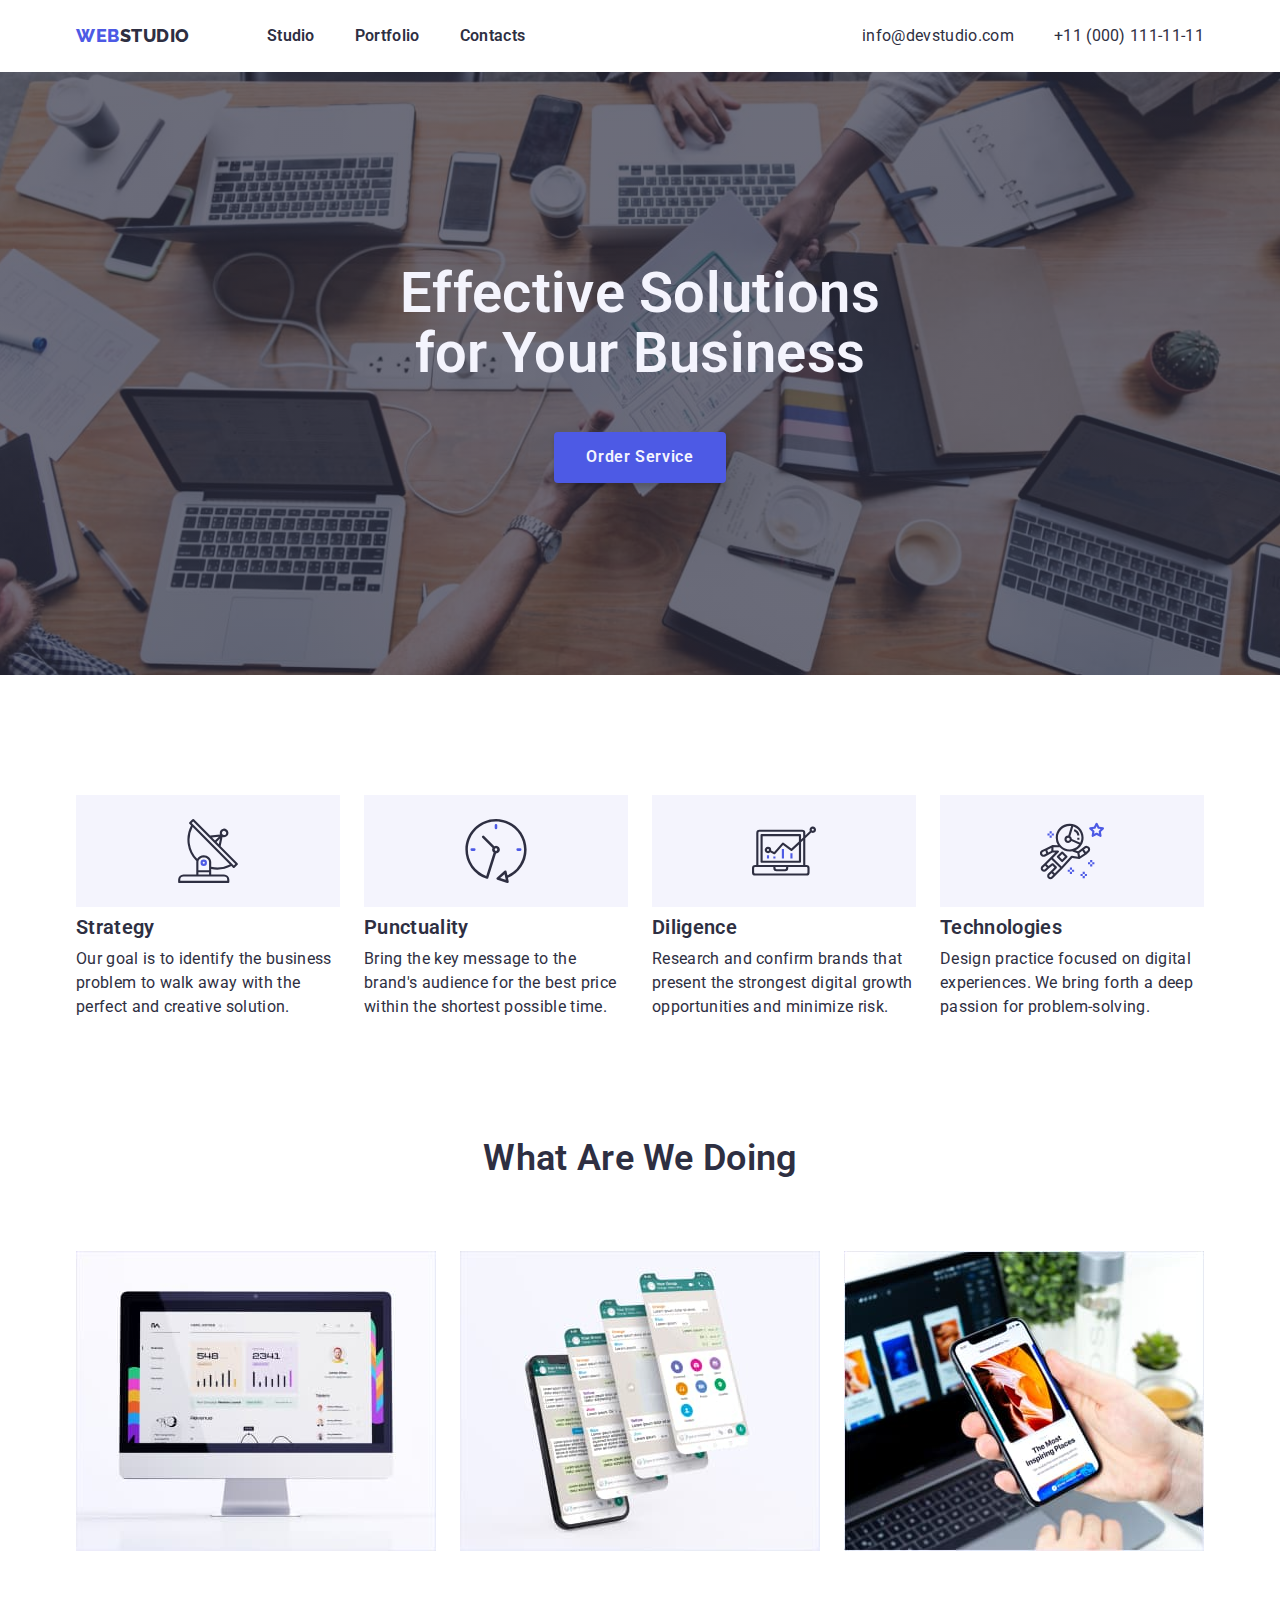
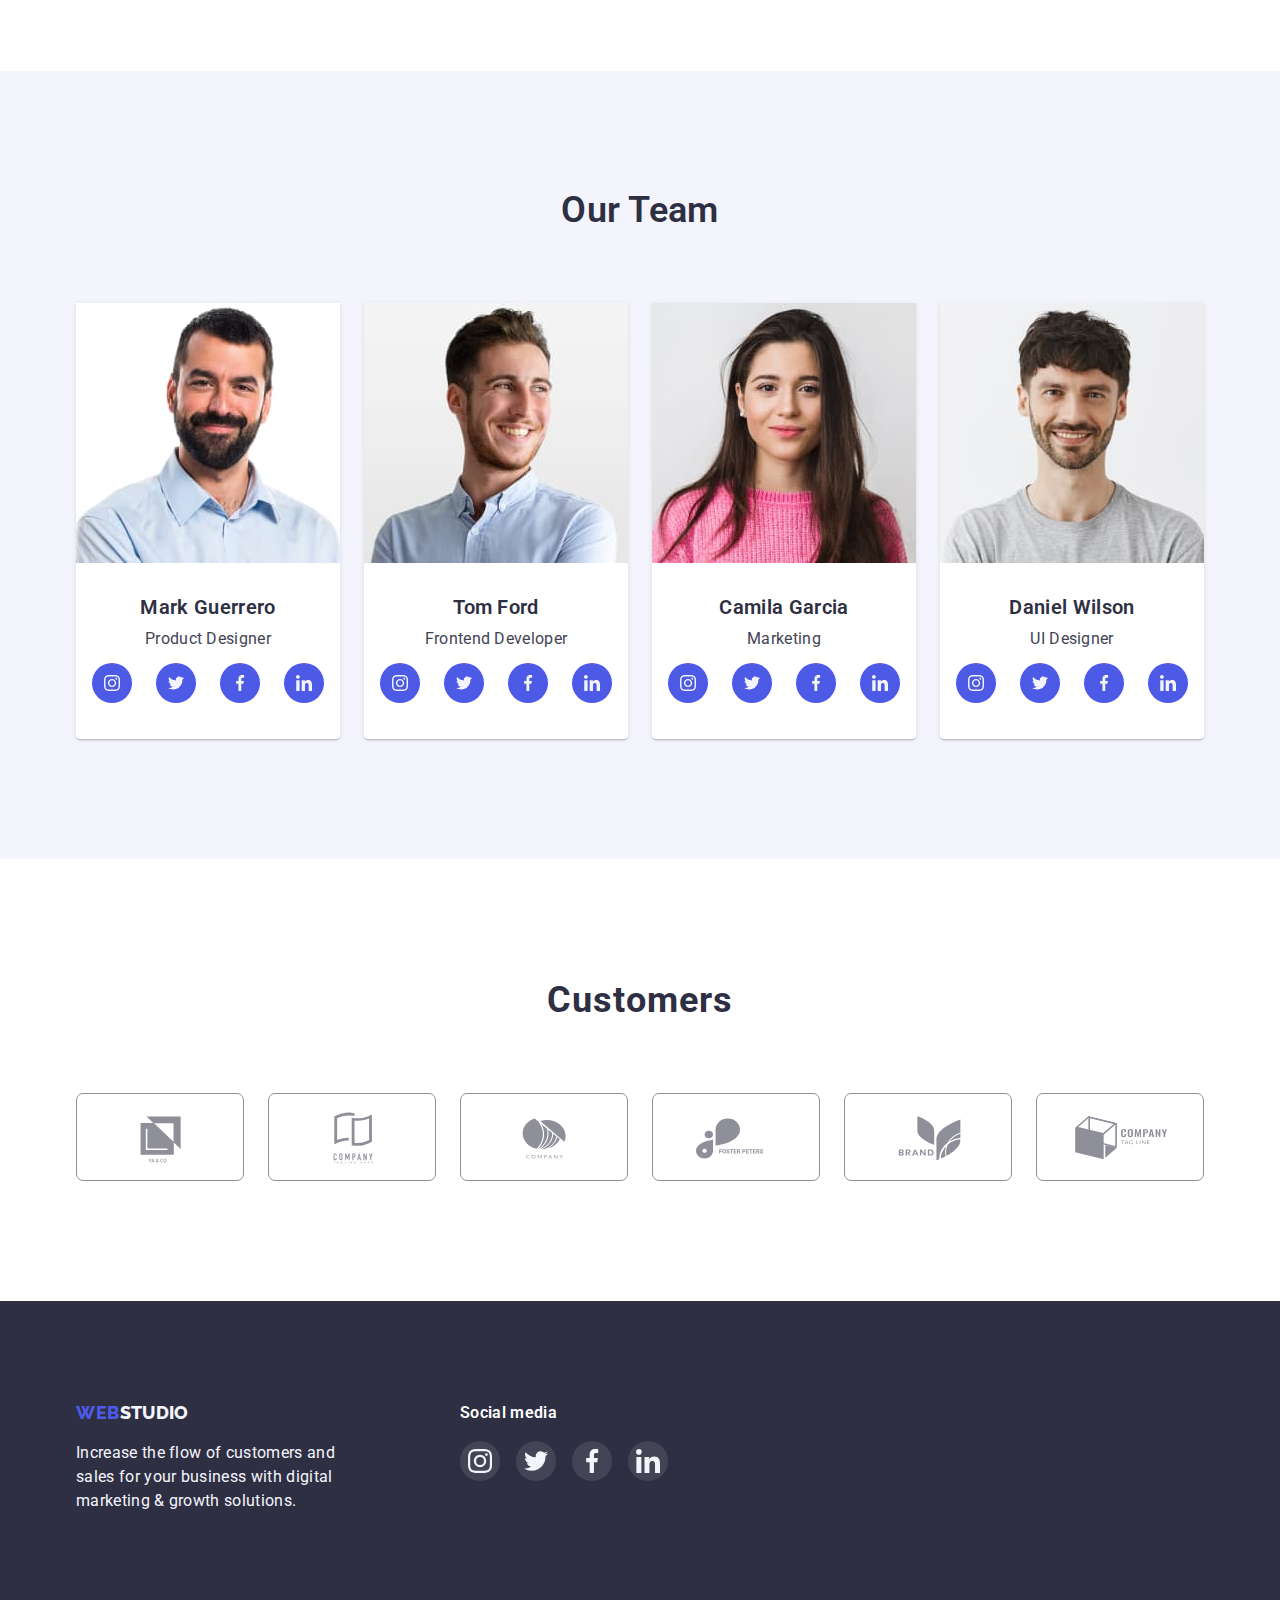
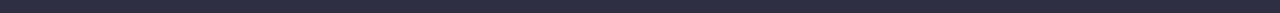
==== index.html @ f85dae03 "копіювання з 4 ДЗ" ====
<!DOCTYPE html>
<html lang="en">

<head>
    <meta charset="UTF-8">
    <meta http-equiv="X-UA-Compatible" content="IE=edge">
    <meta name="viewport" content="width=device-width, initial-scale=1.0">
    <link href="https://fonts.googleapis.com/css?family=Roboto:400,500,600,700,800" rel="stylesheet">
    <link href="https://fonts.googleapis.com/css?family=Raleway:400,800" rel="stylesheet">
    <link rel="stylesheet" href="https://cdnjs.cloudflare.com/ajax/libs/modern-normalize/1.1.0/modern-normalize.min.css"
        integrity="sha512-wpPYUAdjBVSE4KJnH1VR1HeZfpl1ub8YT/NKx4PuQ5NmX2tKuGu6U/JRp5y+Y8XG2tV+wKQpNHVUX03MfMFn9Q=="
        crossorigin="anonymous" referrerpolicy="no-referrer" />
    <link rel="stylesheet" href="./css/styles.css">


    <title>Webstudio</title>
</head>

<body>
    <header>
        <div class="container navigation">
            <nav class="navigation">
                <!-- logo -->
                <a class="logo" href="./index.html"><span class="web">Web</span><span class="studio">studio</span></a>
                <ul class="nav-list">
                    <li><a class="navigation-item" href="./index.html">Studio</a></li>
                    <li><a class="navigation-item" href="./portfolio.html">Portfolio</a></li>
                    <li><a class="navigation-item" href="#">Contacts</a></li>
                </ul>
            </nav>
            <ul class="contacts">
                <li><a class="contacts-item1" href="mailto:info@devstudio.com">info@devstudio.com</a></li>
                <li><a class="contacts-item2" href="tel:+110001111111">+11 (000) 111-11-11</a></li>
            </ul>

        </div>
    </header>

    <main>

        <!-- Main content -->
        <section class="main-info section">
            <div class="container">
                <h1 class="main-text"> Effective Solutions </h1>
                <p class="main-text">for Your Business</p>
                <button class="order-button" type="button">Order Service</button>
            </div>
        </section>
        <!-- Feature -->

        <section class="features section">
            <div class="container">
                <h2 class="feature-main">Our feature</h2>
                <ul class="feature-list">
                    <li class="feature">
                        <div class="feature-img">
                            <svg class="icon-feature">
                                <use href="./images/svg/icons.svg#icon-antenna"></use>
                            </svg>
                        </div>
                        <h3 class="feature-title">Strategy</h3>
                        <p class="feature-text">Our goal is to identify the business
                            problem to walk away with the perfect and creative solution.</p>
                    </li>
                    <li class="feature">
                        <div class="feature-img">
                            <svg class="icon-feature">
                                <use href="./images/svg/icons.svg#icon-clock"></use>
                            </svg>
                        </div>
                        <h3 class="feature-title">Punctuality</h3>
                        <p class="feature-text">Bring the key message to the brand's audience for the best price within
                            the
                            shortest possible
                            time.</p>
                    </li>
                    <li class="feature">
                        <div class="feature-img">
                            <svg class="icon-feature">
                                <use href="./images/svg/icons.svg#icon-diagram"></use>
                            </svg>
                        </div>
                        <h3 class="feature-title">Diligence</h3>
                        <p class="feature-text">Research and confirm brands that present the strongest digital growth
                            opportunities and minimize
                            risk.</p>
                    </li>
                    <li class="feature">
                        <div class="feature-img">
                            <svg class="icon-feature">
                                <use href="./images/svg/icons.svg#icon-astronaut"></use>
                            </svg>
                        </div>
                        <h3 class="feature-title">Technologies</h3>
                        <p class="feature-text">Design practice focused on digital experiences. We bring forth a deep
                            passion for
                            problem-solving.</p>
                    </li>
                </ul>
            </div>
        </section>

        <!-- What we do -->

        <section class="what-we-do section">
            <div class="container">
                <h2 class="what-we-do-title">What are we doing</h2>
                <ul class="what-we-do-cards">
                    <li class="what-we-do-card"><img class="what-we-do-img" width="360"
                            src="./images/main/application.jpg" alt="development"></li>
                    <li class="what-we-do-card"><img class="what-we-do-img" width="360" src="./images/main/mobapp.jpg"
                            alt="mobile-application"></li>
                    <li class="what-we-do-card"><img class="what-we-do-img" width="360" src="./images/main/design.jpg"
                            alt="web-design"></li>
                </ul>
            </div>
        </section>


        <!-- Our team -->

        <section class="our-team section">
            <div class="container">
                <h2 class="our-team-title">Our Team</h2>
                <ul class="our-team-list">
                    <li class="our-team-cards">
                        <img class="our-team-img" width="264px" src="./images/main/mark.jpg" alt="man in shirt">
                        <div class="our-team-name-position">
                            <h3 class="our-team-name">Mark Guerrero</h3>
                            <p class="our-team-position">Product Designer</p>

                            <ul class="icons">
                                <li>
                                    <a href="#" class="icon-social-team">
                                        <svg class="icon">
                                            <use href="./images/svg/icons.svg#icon-instagram"></use>
                                        </svg>
                                    </a>
                                </li>
                                <li>
                                    <a href="#" class="icon-social-team">
                                        <svg class="icon">
                                            <use href="./images/svg/icons.svg#icon-twitter"></use>
                                        </svg>
                                    </a>
                                </li>
                                <li>
                                    <a href="#" class="icon-social-team">
                                        <svg class="icon">
                                            <use href="./images/svg/icons.svg#icon-facebook"></use>
                                        </svg>
                                    </a>
                                </li>
                                <li>
                                    <a href="#" class="icon-social-team">
                                        <svg class="icon">
                                            <use href="./images/svg/icons.svg#icon-linkedin"></use>
                                        </svg>
                                    </a>
                                </li>
                            </ul>
                        </div>

                    </li>
                    <li class="our-team-cards">

                        <img class="our-team-img" width="264px" src="./images/main/tom.jpg" alt="smiled man in shirt">
                        <div class="our-team-name-position">
                            <h3 class="our-team-name">Tom Ford</h3>
                            <p class="our-team-position">Frontend Developer</p>

                            <ul class="icons">
                                <li>
                                    <a href="#" class="icon-social-team">
                                        <svg class="icon">
                                            <use href="./images/svg/icons.svg#icon-instagram"></use>
                                        </svg>
                                    </a>
                                </li>
                                <li>
                                    <a href="#" class="icon-social-team">
                                        <svg class="icon">
                                            <use href="./images/svg/icons.svg#icon-twitter"></use>
                                        </svg>
                                    </a>
                                </li>
                                <li>
                                    <a href="#" class="icon-social-team">
                                        <svg class="icon">
                                            <use href="./images/svg/icons.svg#icon-facebook"></use>
                                        </svg>
                                    </a>
                                </li>
                                <li>
                                    <a href="#" class="icon-social-team">
                                        <svg class="icon">
                                            <use href="./images/svg/icons.svg#icon-linkedin"></use>
                                        </svg>
                                    </a>
                                </li>
                            </ul>
                        </div>

                    </li>
                    <li class="our-team-cards">
                        <img class="our-team-img" width="264px" src="./images/main/camila.jpg"
                            alt="girl in pink blouse">
                        <div class="our-team-name-position">
                            <h3 class="our-team-name">Camila Garcia</h3>
                            <p class="our-team-position">Marketing</p>
                            <ul class="icons">
                                <li>
                                    <a href="#" class="icon-social-team">
                                        <svg class="icon">
                                            <use href="./images/svg/icons.svg#icon-instagram"></use>
                                        </svg>
                                    </a>
                                </li>
                                <li>
                                    <a href="#" class="icon-social-team">
                                        <svg class="icon">
                                            <use href="./images/svg/icons.svg#icon-twitter"></use>
                                        </svg>
                                    </a>
                                </li>
                                <li>
                                    <a href="#" class="icon-social-team">
                                        <svg class="icon">
                                            <use href="./images/svg/icons.svg#icon-facebook"></use>
                                        </svg>
                                    </a>
                                </li>
                                <li>
                                    <a href="#" class="icon-social-team">
                                        <svg class="icon">
                                            <use href="./images/svg/icons.svg#icon-linkedin"></use>
                                        </svg>
                                    </a>
                                </li>
                            </ul>
                        </div>
                    </li>
                    <li class="our-team-cards">
                        <img class="our-team-img" width="264px" src="./images/main/daniel.jpg"
                            alt="smiled men in t-shirt">
                        <div class="our-team-name-position">
                            <h3 class="our-team-name">Daniel Wilson</h3>
                            <p class="our-team-position">UI Designer</p>
                            <ul class="icons">
                                <li>
                                    <a href="#" class="icon-social-team">
                                        <svg class="icon">
                                            <use href="./images/svg/icons.svg#icon-instagram"></use>
                                        </svg>
                                    </a>
                                </li>
                                <li>
                                    <a href="#" class="icon-social-team">
                                        <svg class="icon">
                                            <use href="./images/svg/icons.svg#icon-twitter"></use>
                                        </svg>
                                    </a>
                                </li>
                                <li>
                                    <a href="#" class="icon-social-team">
                                        <svg class="icon">
                                            <use href="./images/svg/icons.svg#icon-facebook"></use>
                                        </svg>
                                    </a>
                                </li>
                                <li>
                                    <a href="#" class="icon-social-team">
                                        <svg class="icon">
                                            <use href="./images/svg/icons.svg#icon-linkedin"></use>
                                        </svg>
                                    </a>
                                </li>
                            </ul>
                        </div>
                    </li>
                </ul>
            </div>
        </section>

        <!-- Customers -->
        <section class="section-customers">
            <div class="container">
                <h2 class="customers-main-text">
                    Customers
                </h2>
                <ul class="list-customers">
                    <li  class="customer-items"> <a  href="#" >
                            <svg  class="icon-customers" >
                                <use  href="./images/svg/icons.svg#icon-client-1"></use>
                            </svg>
                        </a></li>
                    <li class="customer-items"> <a href="#" >
                            <svg class="icon-customers">
                                <use  href="./images/svg/icons.svg#icon-client-2"></use>
                            </svg>
                        </a></li>
                    <li class="customer-items"> <a href="#" >
                            <svg class="icon-customers">
                                <use href="./images/svg/icons.svg#icon-client-3"></use>
                            </svg>
                        </a></li>
                    <li class="customer-items"> <a href="#" >
                            <svg class="icon-customers">
                                <use href="./images/svg/icons.svg#icon-client-4" ></use>
                            </svg>
                        </a></li>
                    <li class="customer-items"> <a href="#" >
                            <svg class="icon-customers">
                                <use href="./images/svg/icons.svg#icon-client-5"></use>
                            </svg>
                        </a></li>
                    <li class="customer-items"> <a href="#" >
                            <svg class="icon-customers">
                                <use href="./images/svg/icons.svg#icon-client-6"></use>
                            </svg>
                        </a></li>
                </ul>
            </div>
        </section>

    </main>

    <footer>
        <div class="container footer-flex">
            <div>
                <a class="logo-footer" href="#"><span class="web">Web</span><span
                        class="studio-footer">studio</span></a>

                <p class="footer-info">Increase the flow of customers and sales for your business with digital marketing
                    &
                    growth solutions.
                </p>
            </div>
            <div class="social-footer">
                <p>Social media</p>
                <ul class="icons-footer">
                    <li>
                        <a href="#" class="social-link-footer">
                            <svg class="icon-footer">
                                <use href="./images/svg/icons.svg#icon-instagram"></use>
                            </svg>
                        </a>
                    </li>
                    <li>
                        <a href="#" class="social-link-footer">
                            <svg class="icon-footer">
                                <use href="./images/svg/icons.svg#icon-twitter"></use>
                            </svg>
                        </a>
                    </li>
                    <li> <a href="#" class="social-link-footer">
                            <svg class="icon-footer">
                                <use href="./images/svg/icons.svg#icon-facebook"></use>
                            </svg>
                        </a></li>
                    <li>
                        <a href="#" class="social-link-footer">
                            <svg class="icon-footer">
                                <use href="./images/svg/icons.svg#icon-linkedin"></use>
                            </svg>
                        </a>
                    </li>
                </ul>
            </div>


        </div>
    </footer>
</body>

</html>
---- css/styles.css ----
/* Обнуление */
*,
*::before,
*::after {
  padding: 0;
  margin: 0;
  border: 0;
  box-sizing: border-box;
}
a {
  text-decoration: none;
  color: var(--dark);
}
a:visited {
  color: black;
}
ul,
ol,
li {
  list-style: none;
}
img {
  vertical-align: top;
}
h1,
h2,
h3,
h4,
h5,
h6 {
  font-weight: inherit;
  font-size: inherit;
}
button {
  font-family: inherit;
}
/* ___________________________________________________________________________________________________________________________________________________ */
:root {
  --iris: #4d5ae5;
  --subtle-text: #8e8f99;
  --text: #434455;
  --light: #f4f4fd;
  --dark: #2e2f42;
  --accent: #e7e9fc;
  --success: #31d0aa;
}
body {
  font-family: "Roboto", sans-serif;
  color: var(--dark);
  letter-spacing: 0.02em;
}
.container {
  width: 1158px;
  padding-left: 15px;
  padding-right: 15px;
  margin: 0px auto;
}
.section {
  padding-bottom: 120px;
}
/* __________________________________________Header_____________________ */

header {
  box-shadow: 0 2px 2px -1px #ececec;
  padding: 24px 0px;
}
.navigation {
  display: flex;
}
.nav-list {
  display: flex;
}
.nav-list > li:not(:last-child) {
  margin-right: 40px;
}
.logo {
  color: var(--dark);
  margin-right: 77px;
}
.logo:hover {
  color: var(--text);
}
.logo:focus {
  color: var(--iris);
}
.web {
  font-family: "Raleway", sans-serif;
  font-weight: 800;
  font-size: 18px;
  line-height: 1.33;
  text-transform: uppercase;
  color: var(--iris);
  letter-spacing: 0.03em;
}
.studio {
  font-family: "Raleway", sans-serif;
  font-weight: 800;
  font-size: 18px;
  line-height: 1.33;
  text-transform: uppercase;
  letter-spacing: 0.03em;
}
.contacts {
  display: flex;
  color: var(--dark);
  cursor: pointer;

  margin-left: auto;
}
.navigation-item {
  font-weight: 600;
  font-size: 16px;
  line-height: 1.5;
}
.navigation-item:hover {
  color: var(--text);
}
.navigation-item:focus {
  color: var(--iris);
}
.contacts-item1 {
  display: inline-block;
  font-weight: 400;
  font-size: 16px;
  line-height: 1.5;

  margin-right: 40px;
}
.contacts-item1:hover {
  color: var(--text);
}
.contacts-item1:focus {
  color: var(--iris);
}
.contacts-item2 {
  display: inline-block;
  font-weight: 400;
  font-size: 16px;
  line-height: 1.5;
}
.contacts-item2:hover {
  color: var(--text);
}
.contacts-item2:focus {
  color: var(--iris);
}

/* ________________________________________Index__________________ */

.main-info {
  background-color: var(--dark);

  min-width: 1158px;
  height: 603px;

  margin-left: auto;
  margin-right: auto;
  max-width: 1600px;
  padding: 192px 15px;

  background-image: linear-gradient(
      to right,
      rgba(46, 47, 66, 0.7),
      rgba(46, 47, 66, 0.7)
    ),
    url(../images/main/hero.jpg);

  background-repeat: no-repeat;
  background-position: center;
  background-size: cover;
}
.main-text {
  color: var(--light);
  font-weight: 600;
  font-size: 56px;
  line-height: 1.07;

  text-align: center;
}
.order-button {
  background-color: var(--iris);
  color: var(--light);
  box-shadow: 0px 4px 4px rgba(0, 0, 0, 0.15);
  border-radius: 4px;
  font-weight: 600;
  font-size: 16px;
  line-height: 1.18;
  letter-spacing: 0.04em;
  cursor: pointer;

  margin: 0 auto;
  display: block;
  margin-top: 48px;
  padding: 16px 32px;
}
.order-button:hover {
  box-shadow: 0px 1px 6px rgba(46, 47, 66, 0.08),
    0px 1px 1px rgba(46, 47, 66, 0.16), 0px 2px 1px rgba(46, 47, 66, 0.08);
}
.order-button:focus {
  background-color: #404bbf;
  border: none;
  cursor: pointer;
  box-shadow: 0px 4px 4px rgba(0, 0, 0, 0.15);
}
.features {
  padding-top: 120px;
}
.feature-main {
  color: transparent;
  font-size: 0;
}
.feature-list {
  display: flex;
}
.feature:not(:last-child) {
  margin-right: 24px;
}
.feature {
  width: 264px;
}
.feature-img {
  display: flex;
  background-color: var(--light);
  width: 264px;
  height: 112px;
  align-items: center;
  justify-content: center;
  margin-bottom: 8px;
}
.icon-feature {
  width: 64px;
  height: 64px;
}
.feature-title {
  font-weight: 600;
  font-size: 20px;
  line-height: 1.2;

  margin-bottom: 8px;
}
.feature-text {
  font-weight: 400;
  font-size: 16px;
  line-height: 1.5;
}
.what-we-do {
  text-align: center;
}

.what-we-do-title {
  font-weight: 600;
  font-size: 36px;
  line-height: 1.11;
  text-transform: capitalize;

  margin-bottom: 72px;
}
.what-we-do-cards {
  display: flex;
}
.what-we-do-img {
  display: inline-block;
}
.what-we-do-card:not(:last-child) {
  margin-right: 24px;
}
.our-team {
  background-color: var(--light);

  text-align: center;
  padding-top: 120px;
}
.our-team-title {
  font-weight: 600;
  font-size: 36px;
  line-height: 1.11;
  text-transform: capitalize;

  margin-bottom: 72px;
}
.our-team-list {
  display: flex;
}
.our-team-cards {
  background-color: #fff;

  box-shadow: 0px 1px 6px rgba(46, 47, 66, 0.08),
    0px 1px 1px rgba(46, 47, 66, 0.16), 0px 2px 1px rgba(46, 47, 66, 0.08);
  border-radius: 0px 0px 4px 4px;
}

.our-team-img {
  display: inline-block;
}
.our-team-name-position {
  padding: 32px 16px;
}
.our-team-name {
  font-weight: 600;
  font-size: 20px;
  line-height: 1.2;
  text-align: center;

  margin-bottom: 8px;
}
.our-team-position {
  color: var(--text);
  font-size: 16px;
  line-height: 1.5;
  text-align: center;
  margin-bottom: 8px;
}

.our-team-cards:not(:last-child) {
  margin-right: 24px;
}

.icons {
  display: flex;
  padding-top: 4px;
  padding-bottom: 4px;
}
.icons li:not(:last-child) {
  margin-right: 24px;
}
.icon-social-team {
  display: flex;
  align-items: center;
  justify-content: center;
  width: 40px;
  height: 40px;
  background-color: var(--iris);
  border-radius: 50%;
}
.icon-social-team:hover,
.icon-social-team:focus {
  background-color: #31d0aa;
}
.icon {
  width: 16px;
  height: 16px;
  margin-top: 4px;
  margin-bottom: 4px;
}
.section-customers {
  padding-top: 120px;
  padding-bottom: 120px;
}
.customers-main-text {
  font-weight: 700;
  font-size: 36px;
  line-height: 1.17;
  text-align: center;
  letter-spacing: 0.03em;
  color: var(--dark);

  margin-bottom: 72px;
}

.list-customers {
  display: flex;
  align-items: center;
  justify-content: space-between;
}
.customer-items:not(:last-child) {
  margin-right: 24px;
}
.icon-customers {
  fill: #8e8f99;
  width: 168px;
  height: 88px;
}

.icon-customers:hover {
  fill: var(--iris);
  border: 1px solid var(--iris);
  border-radius: 7px;
}
.customer-items a {
  color: #8e8f99;
  display: flex;
  border-radius: 7px;
}
.customer-items a:focus {
  color: var(--iris);
}

.icon-customers {
  fill: currentColor;
  border: 1px solid currentColor;
  border-radius: 7px;
}

/* ___________________________________________Portfolio_________________ */

.hero-portfolio {
  padding-top: 96px;
  padding-bottom: 120px;
}
.main-title {
  position: absolute;
  width: 1px;
  height: 1px;
  margin: -1px;
  border: 0;
  padding: 0;
  white-space: nowrap;
  clip-path: inset(100%);
  clip: rect(0 0 0 0);
  overflow: hidden;
}

.filters {
  display: flex;
  margin-bottom: 72px;
}
.button {
  background-color: var(--light);
  cursor: pointer;
  /* border: 1px solid #e7e9fc; */
  border-radius: 4px;
  font-weight: 600;
  font-size: 16px;
  line-height: 1.5;
  text-align: center;
  letter-spacing: 0.04em;
  color: var(--iris);

  padding: 8px 16px;
}
.button:hover,
.button:focus {
  background-color: var(--iris);
  box-shadow: 0px 3px 1px rgba(0, 0, 0, 0.1), 0px 2px 1px rgba(0, 0, 0, 0.08),
    0px 2px 2px rgba(0, 0, 0, 0.12);
  color: var(--light);
}

.filter-buttons {
  margin-right: 24px;
}
.first-button {
  margin-left: 271px;
}
.text-buttons {
  display: inline-block;
  padding: 4px 8px;
}
.last-button {
  margin-right: 0;
}

.card-list {
  display: flex;
  flex-wrap: wrap;
  row-gap: 48px;
  column-gap: 24px;
}
.portfolio-card {
  /* box-shadow: 0px 1px 6px rgba(46, 47, 66, 0.08); */

  display: inline-block;
}
.portfolio-card:hover {
  box-shadow: 0px 1px 6px rgba(46, 47, 66, 0.08),
    0px 1px 1px rgba(46, 47, 66, 0.16), 0px 2px 1px rgba(46, 47, 66, 0.08);
}
.card-img {
  display: inline-block;
}
.potrfolio-card:nth-child(3n) {
  column-gap: 0px;
}

.portfolio-card:nth-last-child(-n + 3) {
  row-gap: 0px;
}
.project-name-type {
  border: 0.5px solid var(--light);

  padding-left: 16px;
  padding-bottom: 32px;
  padding-top: 32px;
}
.project-type {
  font-size: 16px;
  line-height: 1.5;
  color: var(--text);
}
.project-name {
  font-weight: 600;
  font-size: 20px;
  line-height: 1.2;
  color: var(--dark);

  margin-bottom: 8px;
}

/* _____________________Footer_________________ */
footer {
  background-color: var(--dark);
  padding-top: 100px;

  padding-bottom: 100px;
}
.footer-flex {
  display: flex;
  align-items: start;
}
.footer-info {
  font-size: 16px;
  line-height: 1.5;
  color: var(--light);

  max-width: 264px;
}
.logo-footer {
  display: inline-block;
  margin-bottom: 16px;
}
.studio-footer {
  color: var(--light);
  font-family: "Raleway", sans-serif;
  font-weight: 800;
  font-size: 18px;
  line-height: 1.17;
  text-transform: uppercase;
}
.social-footer {
  font-weight: 600;
  font-size: 16px;
  line-height: 1.5;
  letter-spacing: 0.02em;
  color: #fff;

  margin-left: 120px;
}
.social-footer p {
  margin-bottom: 16px;
}

.icons-footer {
  display: flex;
}

.social-link-footer {
  display: flex;
  width: 40px;
  height: 40px;
  background-color: rgb(67, 68, 85);
  border-radius: 50%;
  align-items: center;
  justify-content: center;
}
.icons-footer li:not(:last-child) {
  margin-right: 16px;
}
.icon-footer {
  width: 24px;
  height: 24px;
}

.social-link-footer:hover,
.social-link-footer:focus {
  background-color: #31d0aa;
}
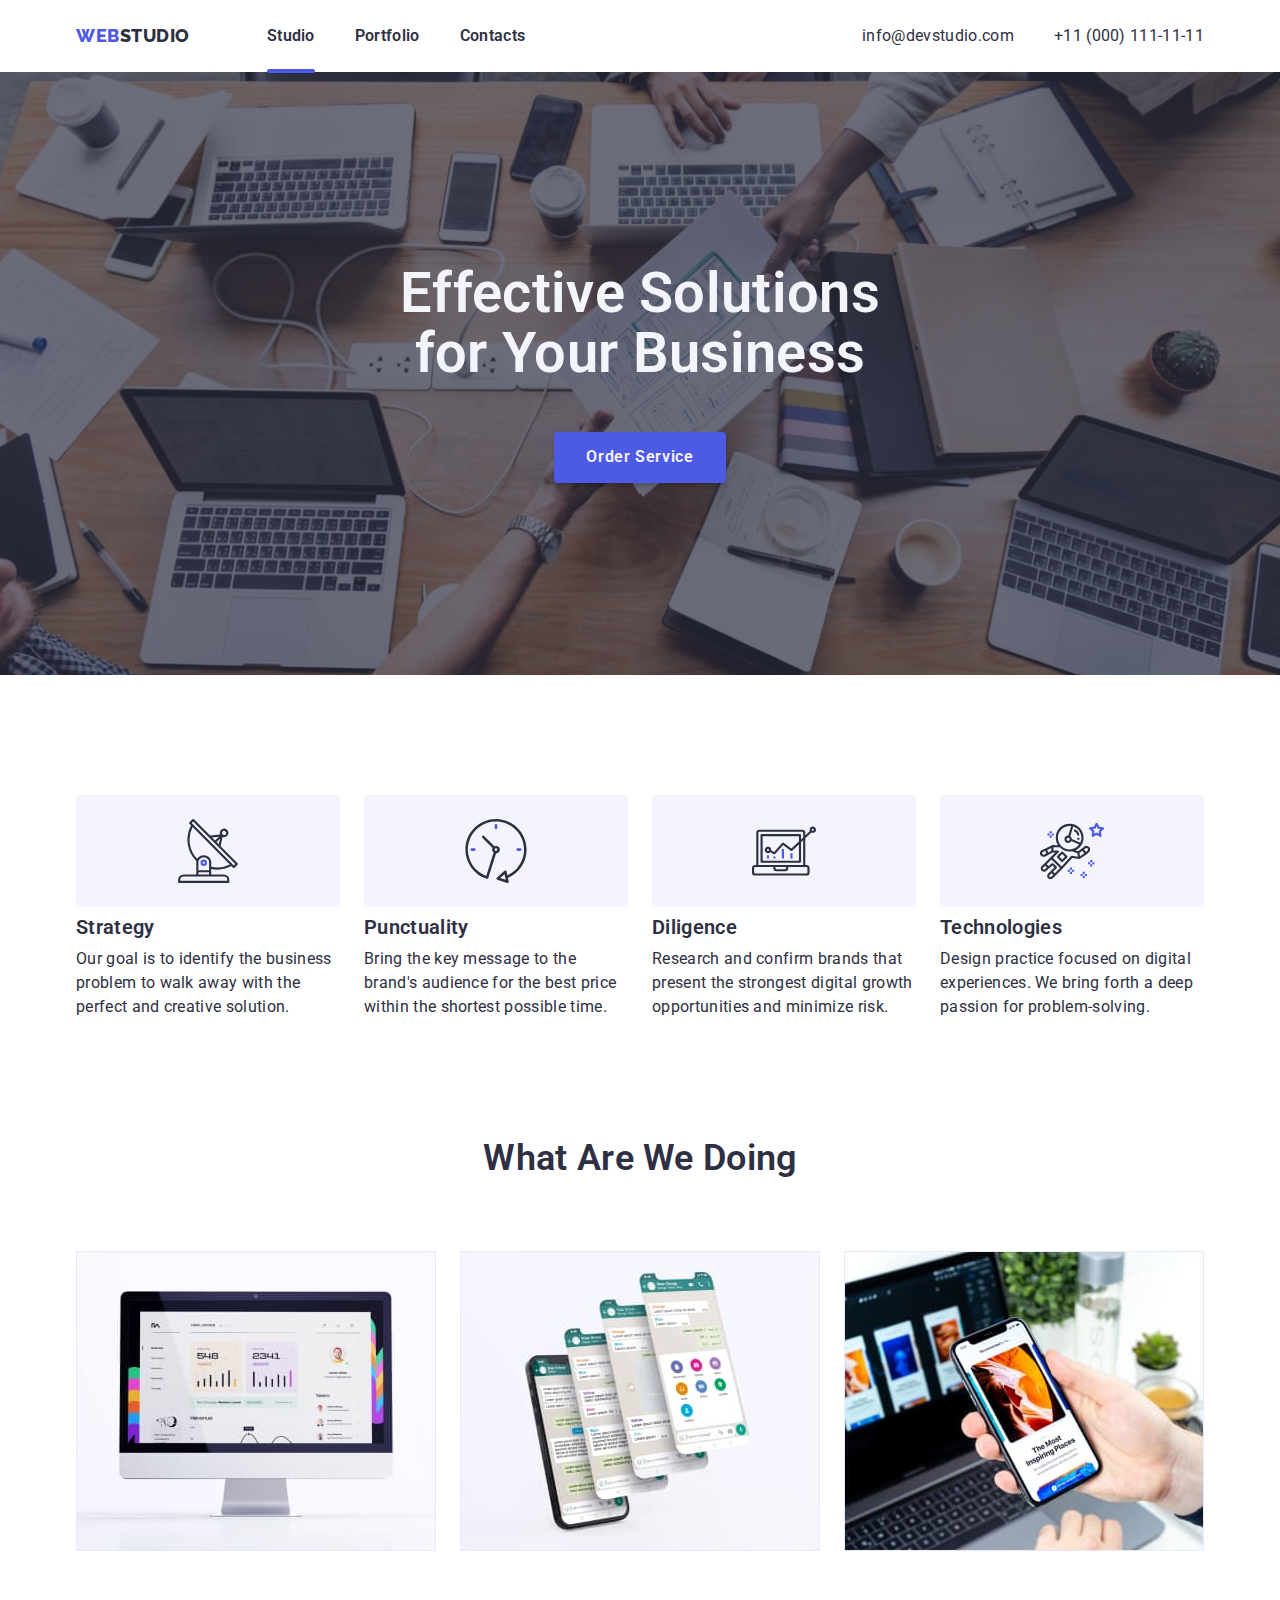
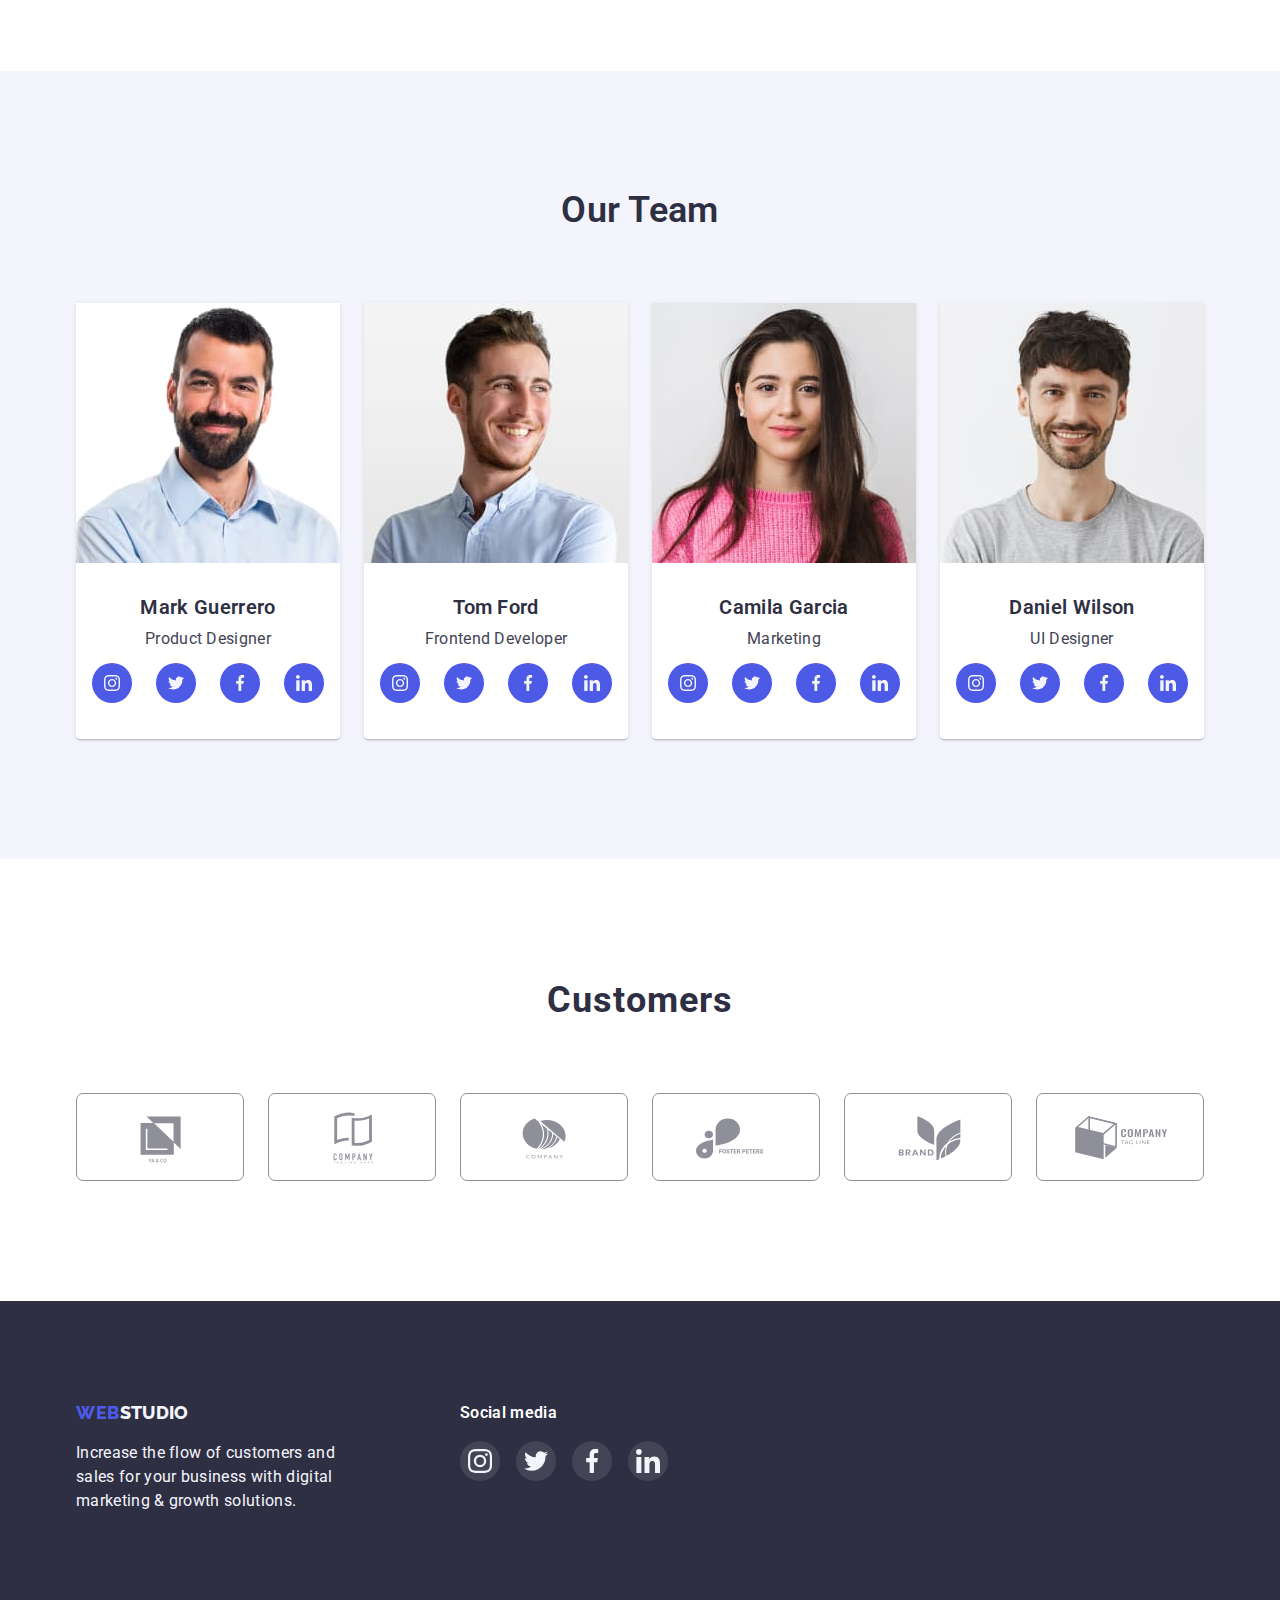
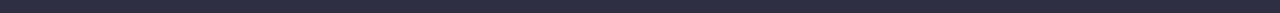
==== commit 21a3c0d1: "ДЗ 5" ====
--- a/index.html
+++ b/index.html
@@ -23,7 +23,7 @@
                 <!-- logo -->
                 <a class="logo" href="./index.html"><span class="web">Web</span><span class="studio">studio</span></a>
                 <ul class="nav-list">
-                    <li><a class="navigation-item" href="./index.html">Studio</a></li>
+                    <li><a class="navigation-item current-list" href="./index.html">Studio</a></li>
                     <li><a class="navigation-item" href="./portfolio.html">Portfolio</a></li>
                     <li><a class="navigation-item" href="#">Contacts</a></li>
                 </ul>
@@ -43,7 +43,7 @@
             <div class="container">
                 <h1 class="main-text"> Effective Solutions </h1>
                 <p class="main-text">for Your Business</p>
-                <button class="order-button" type="button">Order Service</button>
+                <button class="order-button" type="button" data-modal-open>Order Service</button>
             </div>
         </section>
         <!-- Feature -->
@@ -289,32 +289,32 @@
                     Customers
                 </h2>
                 <ul class="list-customers">
-                    <li  class="customer-items"> <a  href="#" >
-                            <svg  class="icon-customers" >
-                                <use  href="./images/svg/icons.svg#icon-client-1"></use>
-                            </svg>
-                        </a></li>
-                    <li class="customer-items"> <a href="#" >
-                            <svg class="icon-customers">
-                                <use  href="./images/svg/icons.svg#icon-client-2"></use>
-                            </svg>
-                        </a></li>
-                    <li class="customer-items"> <a href="#" >
+                    <li class="customer-items"> <a href="#">
+                            <svg class="icon-customers">
+                                <use href="./images/svg/icons.svg#icon-client-1"></use>
+                            </svg>
+                        </a></li>
+                    <li class="customer-items"> <a href="#">
+                            <svg class="icon-customers">
+                                <use href="./images/svg/icons.svg#icon-client-2"></use>
+                            </svg>
+                        </a></li>
+                    <li class="customer-items"> <a href="#">
                             <svg class="icon-customers">
                                 <use href="./images/svg/icons.svg#icon-client-3"></use>
                             </svg>
                         </a></li>
-                    <li class="customer-items"> <a href="#" >
-                            <svg class="icon-customers">
-                                <use href="./images/svg/icons.svg#icon-client-4" ></use>
-                            </svg>
-                        </a></li>
-                    <li class="customer-items"> <a href="#" >
+                    <li class="customer-items"> <a href="#">
+                            <svg class="icon-customers">
+                                <use href="./images/svg/icons.svg#icon-client-4"></use>
+                            </svg>
+                        </a></li>
+                    <li class="customer-items"> <a href="#">
                             <svg class="icon-customers">
                                 <use href="./images/svg/icons.svg#icon-client-5"></use>
                             </svg>
                         </a></li>
-                    <li class="customer-items"> <a href="#" >
+                    <li class="customer-items"> <a href="#">
                             <svg class="icon-customers">
                                 <use href="./images/svg/icons.svg#icon-client-6"></use>
                             </svg>
@@ -371,6 +371,19 @@
 
         </div>
     </footer>
+    <div class="backdrop is-hidden" data-modal>
+        <div class="modal">
+            <button class="close-btn" type="button" data-modal-close>
+                <svg class="close-icon">
+                    <use href="./images/svg/icons.svg#icon-close">   
+                        
+                    </use>
+                </svg>
+            </button>
+        </div>
+    </div>
+
+    <script src="./js/modal.js"></script>
 </body>
 
 </html>--- a/css/styles.css
+++ b/css/styles.css
@@ -73,9 +73,24 @@
 .nav-list > li:not(:last-child) {
   margin-right: 40px;
 }
+.navigation-item {
+  position: relative;
+}
+
+.current-list::after {
+  content: "";
+  position: absolute;
+  bottom: -28px;
+  left: 0;
+  width: 100%;
+  height: 4px;
+  background-color: var(--iris);
+  border-radius: 2px;
+}
 .logo {
   color: var(--dark);
   margin-right: 77px;
+  transition: color 250ms cubic-bezier(0.4, 0, 0.2, 1);
 }
 .logo:hover {
   color: var(--text);
@@ -111,6 +126,7 @@
   font-weight: 600;
   font-size: 16px;
   line-height: 1.5;
+  transition: color 250ms cubic-bezier(0.4, 0, 0.2, 1);
 }
 .navigation-item:hover {
   color: var(--text);
@@ -124,6 +140,7 @@
   font-size: 16px;
   line-height: 1.5;
 
+  transition: color 250ms cubic-bezier(0.4, 0, 0.2, 1);
   margin-right: 40px;
 }
 .contacts-item1:hover {
@@ -137,6 +154,7 @@
   font-weight: 400;
   font-size: 16px;
   line-height: 1.5;
+  transition: color 250ms cubic-bezier(0.4, 0, 0.2, 1);
 }
 .contacts-item2:hover {
   color: var(--text);
@@ -192,11 +210,13 @@
   display: block;
   margin-top: 48px;
   padding: 16px 32px;
+  /* transition: color 250ms cubic-bezier(0.4, 0, 0.2, 1); */
 }
 .order-button:hover {
   box-shadow: 0px 1px 6px rgba(46, 47, 66, 0.08),
     0px 1px 1px rgba(46, 47, 66, 0.16), 0px 2px 1px rgba(46, 47, 66, 0.08);
 }
+
 .order-button:focus {
   background-color: #404bbf;
   border: none;
@@ -332,6 +352,7 @@
   height: 40px;
   background-color: var(--iris);
   border-radius: 50%;
+  transition: background-color 250ms cubic-bezier(0.4, 0, 0.2, 1);
 }
 .icon-social-team:hover,
 .icon-social-team:focus {
@@ -357,7 +378,6 @@
 
   margin-bottom: 72px;
 }
-
 .list-customers {
   display: flex;
   align-items: center;
@@ -370,8 +390,10 @@
   fill: #8e8f99;
   width: 168px;
   height: 88px;
-}
-
+
+  transition: fill 250ms cubic-bezier(0.4, 0, 0.2, 1),
+    border 250ms cubic-bezier(0.4, 0, 0.2, 1);
+}
 .icon-customers:hover {
   fill: var(--iris);
   border: 1px solid var(--iris);
@@ -385,7 +407,6 @@
 .customer-items a:focus {
   color: var(--iris);
 }
-
 .icon-customers {
   fill: currentColor;
   border: 1px solid currentColor;
@@ -428,6 +449,9 @@
   color: var(--iris);
 
   padding: 8px 16px;
+
+  transition: background-color 250ms cubic-bezier(0.4, 0, 0.2, 1),
+    color 250ms cubic-bezier(0.4, 0, 0.2, 1);
 }
 .button:hover,
 .button:focus {
@@ -459,15 +483,52 @@
 }
 .portfolio-card {
   /* box-shadow: 0px 1px 6px rgba(46, 47, 66, 0.08); */
-
-  display: inline-block;
+  display: inline-block;
+}
+.portfolio-card a{
+  overflow: hidden;
 }
 .portfolio-card:hover {
   box-shadow: 0px 1px 6px rgba(46, 47, 66, 0.08),
     0px 1px 1px rgba(46, 47, 66, 0.16), 0px 2px 1px rgba(46, 47, 66, 0.08);
 }
+
+.card-overlay {
+  position: relative;
+  overflow: hidden;
+}
+
+.card-overlay-text {
+  position: absolute;
+  width: 100%;
+  height: 100%;
+  background-color: #4d5ae5;
+  top: 100%;
+  left: 0;
+
+  transition: transform 250ms cubic-bezier(0.4, 0, 0.2, 1);
+  
+}
+.card-overlay-text p{
+  font-family: "Roboto";
+  font-style: normal;
+  font-weight: 400;
+  font-size: 16px;
+  line-height: 1.5;
+  letter-spacing: 0.02em;
+  color: #f4f4fd;
+    margin-top: 40px;
+  margin-left: 32px;
+}
+.portfolio-card:hover  .card-overlay-text{
+  transform:translateY(-100%);
+  opacity: 0.9;
+}
+
 .card-img {
   display: inline-block;
+/* overflow: hidden; */
+
 }
 .potrfolio-card:nth-child(3n) {
   column-gap: 0px;
@@ -552,6 +613,8 @@
   border-radius: 50%;
   align-items: center;
   justify-content: center;
+  transition: background-color 250ms cubic-bezier(0.4, 0, 0.2, 1);
+
 }
 .icons-footer li:not(:last-child) {
   margin-right: 16px;
@@ -565,3 +628,45 @@
 .social-link-footer:focus {
   background-color: #31d0aa;
 }
+/* ___________________Modal_______________ */
+
+.backdrop {
+  position: fixed;
+  top: 0;
+  left: 0;
+  width: 100%;
+  height: 100%;
+  background-color: rgba(46, 47, 66, 0.4);
+}
+.modal {
+  position: absolute;
+  top: 50%;
+  left: 50%;
+  transform: translate(-50%, -50%);
+  width: 408px;
+  height: 576px;
+  background-color: #fcfcfc;
+  box-shadow: 0px 1px 1px rgba(0, 0, 0, 0.14), 0px 1px 3px rgba(0, 0, 0, 0.12),
+    0px 2px 1px rgba(0, 0, 0, 0.2);
+  border-radius: 4px;
+}
+.is-hidden {
+  visibility: hidden;
+  opacity: 0;
+  pointer-events: none;
+}
+.close-btn {
+  position: absolute;
+  top: 40px;
+  right: 40px;
+
+  height: 24px;
+  width: 24px;
+  background-color: #e7e9fc;
+  border-radius: 50%;
+}
+.close-icon {
+  width: 8px;
+  height: 8px;
+  fill: #000;
+}
